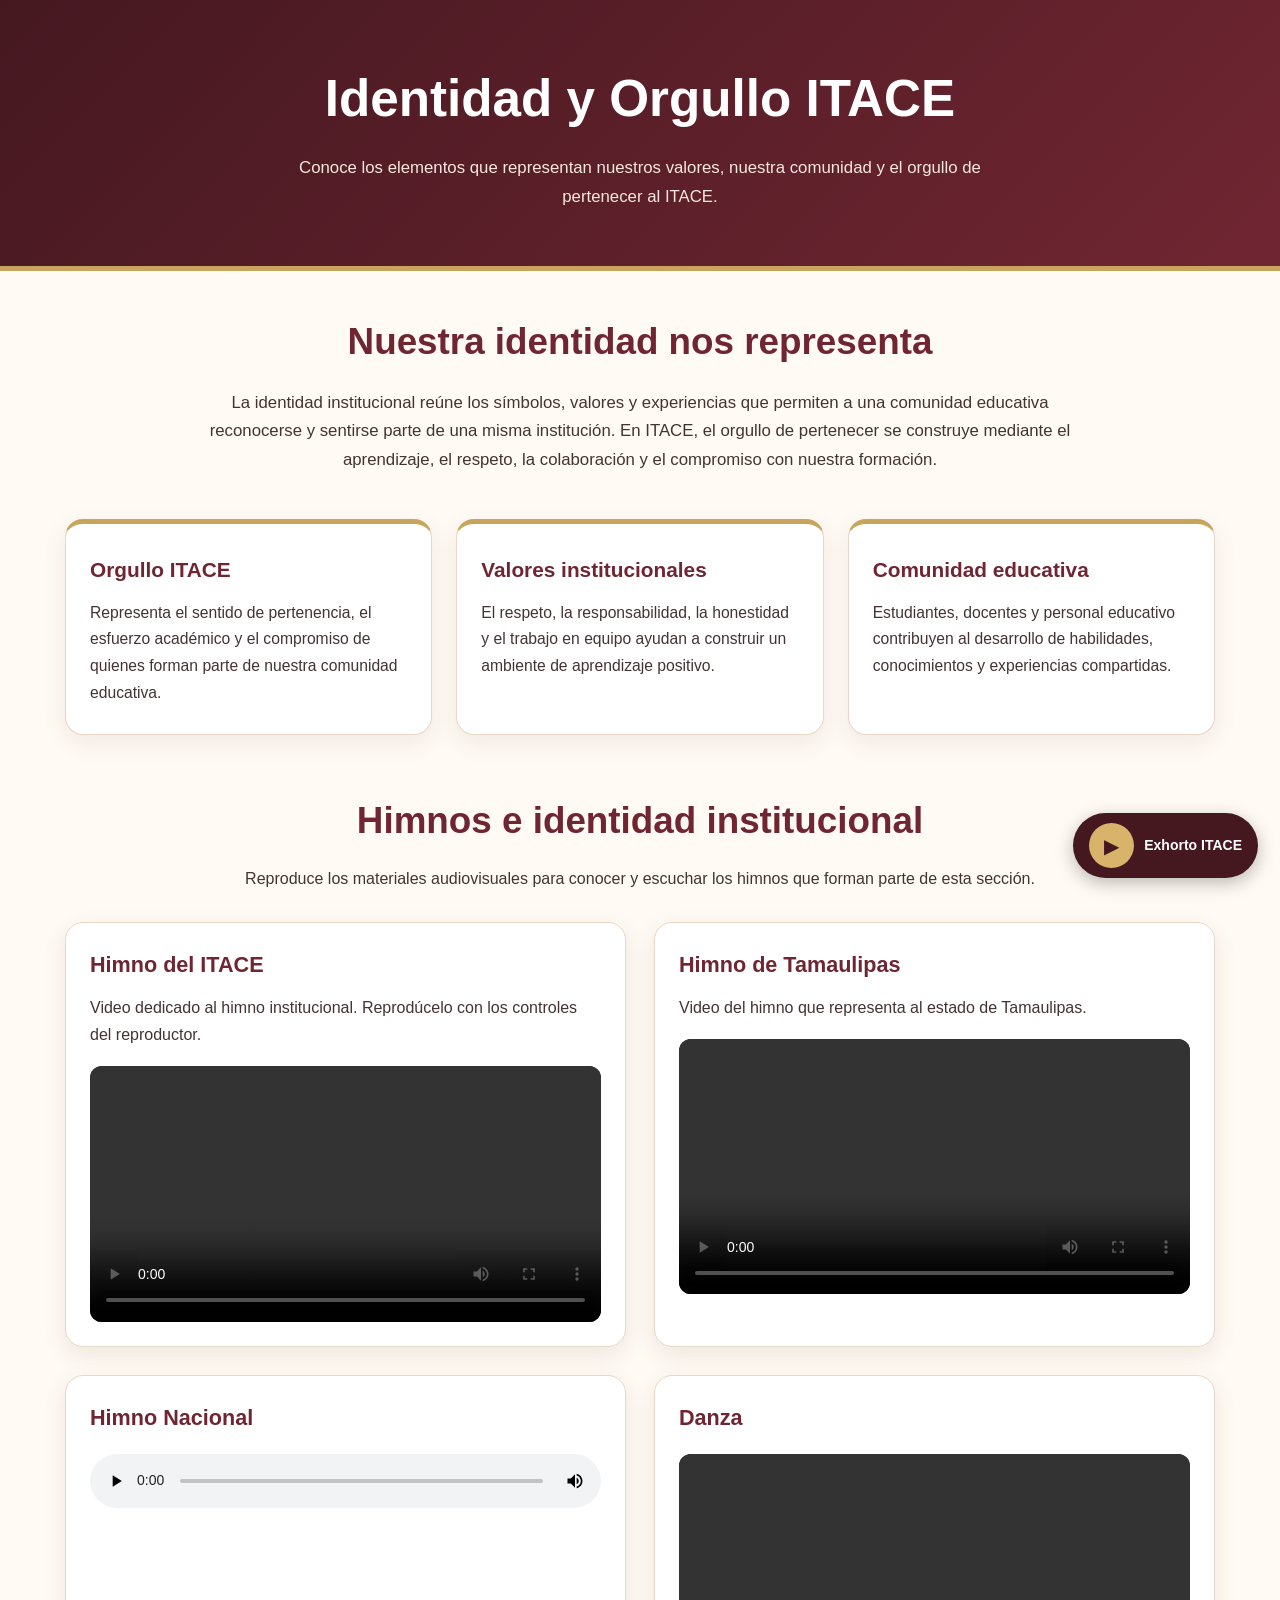
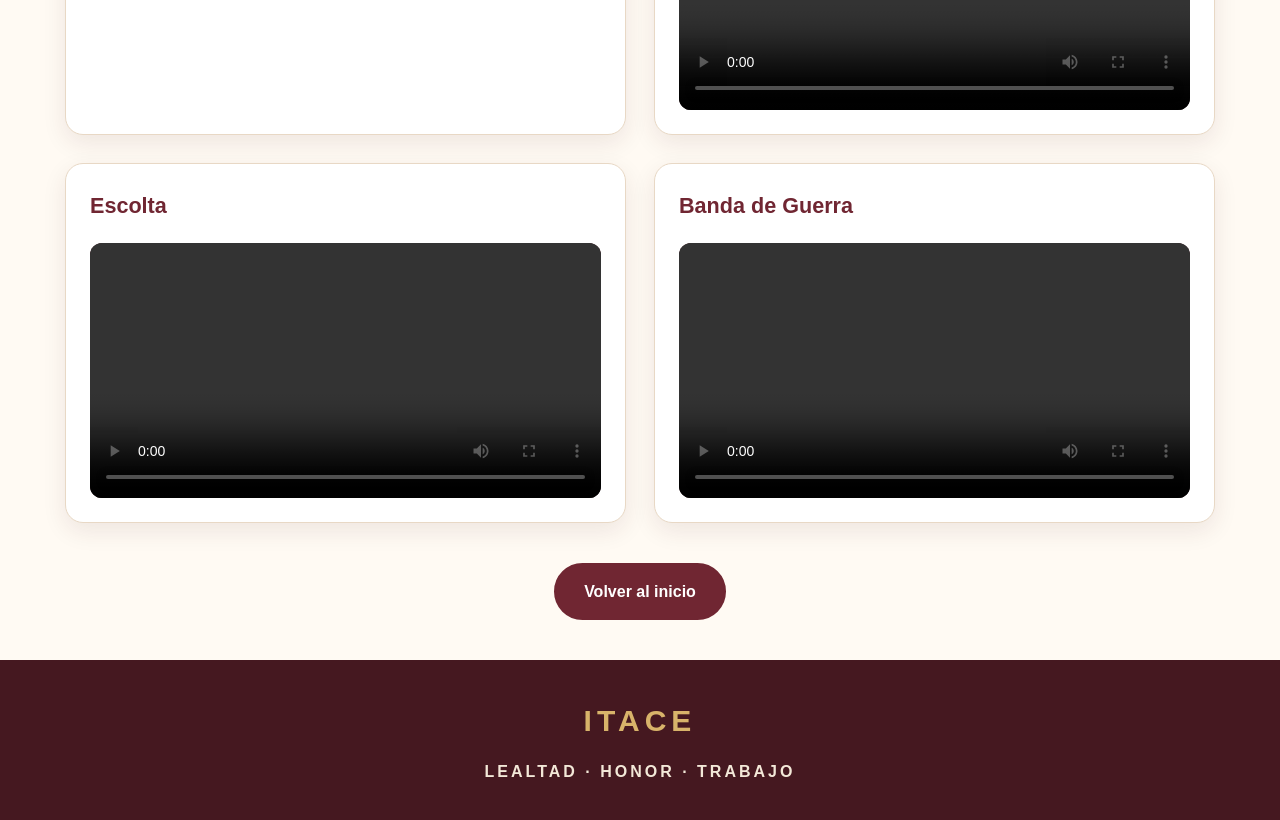
==== paginas/identidad.html @ 0ab77f7b "Primer commit: estructura y contenido del sitio ITACE" ====
<!DOCTYPE html>
<html lang="es">
<head>
    <meta charset="UTF-8">
    <meta name="viewport" content="width=device-width, initial-scale=1.0">
    <meta name="description" content="Identidad y orgullo ITACE: conoce los himnos y símbolos que representan a nuestra comunidad educativa.">
    <meta name="theme-color" content="#702632">

    <title>Identidad y Orgullo ITACE | ITACE DIGITAL 4.0</title>

    <style>
        :root {
            --vino: #702632;
            --vino-oscuro: #451820;
            --beige: #f3e8d8;
            --beige-claro: #fffaf3;
            --dorado: #c9a45c;
            --texto: #443333;
            --blanco: #ffffff;
        }

        * {
            margin: 0;
            padding: 0;
            box-sizing: border-box;
        }

        html {
            scroll-behavior: smooth;
        }

        body {
            font-family: "Segoe UI", Arial, sans-serif;
            background: var(--beige-claro);
            color: var(--texto);
            line-height: 1.7;
        }

        a {
            text-decoration: none;
        }

        /* ENCABEZADO */
        .encabezado {
            background: linear-gradient(
                135deg,
                var(--vino-oscuro),
                var(--vino)
            );
            color: var(--blanco);
            text-align: center;
            padding: 55px 20px;
            border-bottom: 5px solid var(--dorado);
        }

        .encabezado h1 {
            font-size: clamp(2rem, 5vw, 3.2rem);
            margin-bottom: 12px;
        }

        .encabezado p {
            max-width: 750px;
            margin: auto;
            color: #f6e8df;
            font-size: 1.05rem;
        }

        /* CONTENEDOR GENERAL */
        main {
            width: min(1150px, 92%);
            margin: 40px auto;
        }

        .introduccion {
            text-align: center;
            max-width: 900px;
            margin: 0 auto 45px;
        }

        .introduccion h2 {
            color: var(--vino);
            font-size: clamp(1.7rem, 4vw, 2.3rem);
            margin-bottom: 15px;
        }

        .introduccion p {
            font-size: 1.05rem;
        }

        /* TARJETAS DE IDENTIDAD */
        .identidad-grid {
            display: grid;
            grid-template-columns: repeat(3, minmax(0, 1fr));
            gap: 24px;
            margin-bottom: 55px;
        }

        .identidad-tarjeta {
            background: var(--blanco);
            padding: 28px 24px;
            border-radius: 18px;
            border: 1px solid #e8d8c5;
            border-top: 5px solid var(--dorado);
            box-shadow: 0 8px 24px rgba(69, 24, 32, 0.08);
            transition: transform 0.3s ease,
                        box-shadow 0.3s ease;
        }

        .identidad-tarjeta:hover {
            transform: translateY(-6px);
            box-shadow: 0 14px 30px rgba(69, 24, 32, 0.15);
        }

        .identidad-tarjeta h3 {
            color: var(--vino);
            font-size: 1.3rem;
            margin-bottom: 12px;
        }

        .identidad-tarjeta p {
            font-size: 0.98rem;
        }

        /* TÍTULOS */
        .titulo-seccion {
            color: var(--vino);
            font-size: clamp(1.7rem, 4vw, 2.3rem);
            text-align: center;
            margin-bottom: 12px;
        }

        .subtitulo-seccion {
            text-align: center;
            max-width: 800px;
            margin: 0 auto 30px;
        }

        /* REPRODUCTORES */
        .videos {
            display: grid;
            grid-template-columns: repeat(2, minmax(0, 1fr));
            gap: 28px;
            margin: 30px 0 40px;
        }

        .videos-tarjeta {
            background: var(--blanco);
            padding: 24px;
            border-radius: 18px;
            border: 1px solid #e8d8c5;
            box-shadow: 0 8px 25px rgba(69, 24, 32, 0.09);
            transition: transform 0.3s ease,
                        box-shadow 0.3s ease;
            min-width: 0;
        }

        .videos-tarjeta:hover {
            transform: translateY(-5px);
            box-shadow: 0 13px 30px rgba(69, 24, 32, 0.14);
        }

        .videos-tarjeta h3 {
            color: var(--vino);
            font-size: 1.35rem;
            margin-bottom: 10px;
        }

        .videos-tarjeta p {
            margin-bottom: 12px;
        }

        .videos-tarjeta video,
        .videos-tarjeta audio {
            display: block;
            width: 100%;
            max-width: 100%;
            margin-top: 18px;
            border-radius: 12px;
        }

        .videos-tarjeta video {
            background: var(--vino-oscuro);
        }

        .videos-tarjeta audio {
            accent-color: var(--vino);
        }

        /* BOTÓN */
        .boton-regreso {
            display: block;
            width: fit-content;
            max-width: 100%;
            margin: 35px auto 15px;
            padding: 13px 28px;
            background: var(--vino);
            color: var(--blanco);
            font-weight: 700;
            text-align: center;
            border-radius: 30px;
            border: 2px solid var(--vino);
            transition: background 0.3s ease,
                        color 0.3s ease,
                        transform 0.3s ease;
        }

        .boton-regreso:hover {
            background: var(--beige-claro);
            color: var(--vino);
            transform: translateY(-3px);
        }

        a:focus-visible,
        video:focus-visible,
        audio:focus-visible {
            outline: 3px solid var(--dorado);
            outline-offset: 4px;
        }

       /* PIE DE PÁGINA */
.pie-identidad {
    background: #451820;
    color: #f3e8d8;
    text-align: center;
    padding: 35px 15px;
}

.pie-identidad h2 {
    font-size: 30px;
    letter-spacing: 5px;
    color: #d8b36a;
}

.pie-identidad p {
    margin-top: 12px;
    font-weight: bold;
    letter-spacing: 3px;
}

/* AUDIO FLOTANTE */
.audio-flotante {
    position: fixed;
    right: 22px;
    bottom: 22px;
    z-index: 9999;
    display: flex;
    align-items: center;
    gap: 10px;
    background: #451820;
    color: #fff;
    padding: 10px 16px;
    border-radius: 40px;
    box-shadow: 0 5px 18px #0004;
}

.audio-flotante button {
    width: 45px;
    height: 45px;
    border: none;
    border-radius: 50%;
    background: #d8b36a;
    color: #451820;
    font-size: 20px;
    cursor: pointer;
}

.audio-flotante button:hover {
    transform: scale(1.08);
}

.audio-flotante span {
    font-weight: bold;
    font-size: 14px;
}

@media (max-width: 600px) {
    .audio-flotante {
        right: 12px;
        bottom: 15px;
    }
}

        /* MOVIMIENTO REDUCIDO */
        @media (prefers-reduced-motion: reduce) {
            html {
                scroll-behavior: auto;
            }

            *,
            *::before,
            *::after {
                transition-duration: 0.01ms !important;
                animation-duration: 0.01ms !important;
            }
        }
    </style>
</head>

<body>

    <!-- ENCABEZADO -->
    <header class="encabezado">
        <h1>Identidad y Orgullo ITACE</h1>

        <p>
            Conoce los elementos que representan nuestros valores,
            nuestra comunidad y el orgullo de pertenecer al ITACE.
        </p>
    </header>

    <main>

        <!-- INTRODUCCIÓN -->
        <section class="introduccion">
            <h2>Nuestra identidad nos representa</h2>

            <p>
                La identidad institucional reúne los símbolos, valores
                y experiencias que permiten a una comunidad educativa
                reconocerse y sentirse parte de una misma institución.
                En ITACE, el orgullo de pertenecer se construye mediante
                el aprendizaje, el respeto, la colaboración y el
                compromiso con nuestra formación.
            </p>
        </section>

        <!-- TARJETAS DE IDENTIDAD -->
        <section class="identidad-grid"
                 aria-label="Elementos de identidad institucional">

            <article class="identidad-tarjeta">
                <h3>Orgullo ITACE</h3>
                <p>
                    Representa el sentido de pertenencia, el esfuerzo
                    académico y el compromiso de quienes forman parte
                    de nuestra comunidad educativa.
                </p>
            </article>

            <article class="identidad-tarjeta">
                <h3>Valores institucionales</h3>
                <p>
                    El respeto, la responsabilidad, la honestidad
                    y el trabajo en equipo ayudan a construir un
                    ambiente de aprendizaje positivo.
                </p>
            </article>

            <article class="identidad-tarjeta">
                <h3>Comunidad educativa</h3>
                <p>
                    Estudiantes, docentes y personal educativo
                    contribuyen al desarrollo de habilidades,
                    conocimientos y experiencias compartidas.
                </p>
            </article>

        </section>

        <!-- HIMNOS -->
        <section aria-labelledby="titulo-himnos">

            <h2 class="titulo-seccion" id="titulo-himnos">
                Himnos e identidad institucional
            </h2>

            <p class="subtitulo-seccion">
                Reproduce los materiales audiovisuales para conocer
                y escuchar los himnos que forman parte de esta sección.
            </p>

            <div class="videos">

                <!-- VIDEO 1 -->
                <article class="videos-tarjeta">
                    <h3>Himno del ITACE</h3>

                    <p>
                        Video dedicado al himno institucional.
                        Reprodúcelo con los controles del reproductor.
                    </p>

                    <video controls
                           preload="metadata"
                           playsinline
                           aria-label="Himno del ITACE">

                        <source
                            src="../videos/Himno ITACE.mp4"
                            type="video/mp4">

                        Tu navegador no puede reproducir este video.
                        Comprueba que el archivo exista en la carpeta videos.
                    </video>
                </article>

                <!-- VIDEO 2 -->
                <article class="videos-tarjeta">
                    <h3>Himno de Tamaulipas</h3>

                    <p>
                        Video del himno que representa al estado
                        de Tamaulipas.
                    </p>

                    <video controls
                           preload="metadata"
                           playsinline
                           aria-label="Himno de Tamaulipas">

                        <source
                            src="../videos/Himno de Tamaulipas.mp4"
                            type="video/mp4">

                        Tu navegador no puede reproducir este video.
                        Comprueba que el archivo exista en la carpeta videos.
                    </video>
                </article>

              <article class="videos-tarjeta">
                  <h3>Himno Nacional</h3>

                 <audio controls preload="metadata">
                 <source src="../audios/Himno Nacional.ogg" type="audio/ogg">
                   Tu navegador no puede reproducir este audio.
                     </audio>
                </article>
                <article class="videos-tarjeta">
                  <h3>Danza</h3>

                 <video controls preload="metadata">
                 <source src="../videos/Danza.mp4" type="video/mp4">
                   Tu navegador no puede reproducir este audio.
                 </video>
                </article>
                <article class="videos-tarjeta">
                  <h3>Escolta</h3>

                 <video controls preload="metadata">
                 <source src="../videos/Escolta.mp4" type="video/mp4">
                   Tu navegador no puede reproducir este audio.
                 </video>
                </article>
                <article class="videos-tarjeta">
                  <h3>Banda de Guerra</h3>

                 <video controls preload="metadata">
                 <source src="../videos/Banda de guerra.mp4" type="video/mp4">
                   Tu navegador no puede reproducir este audio.
                 </video>
                </article>
            </div>
        </section>

        <!-- REGRESAR AL INICIO -->
        <a href="../index.html" class="boton-regreso">
            Volver al inicio
        </a>

    </main>

    <!-- PIE DE PÁGINA -->
    <footer class="pie-identidad">
    <h2>ITACE</h2>
    <p>LEALTAD · HONOR · TRABAJO</p>
</footer>

<!-- BOTÓN FLOTANTE DEL EXHORTO -->
<div class="audio-flotante">
    <button id="botonExhorto" aria-label="Reproducir exhorto">
        ▶
    </button>
    <span>Exhorto ITACE</span>

    <audio id="audioExhorto" preload="none">
        <source src="../audios/Exhorto.ogg" type="audio/ogg">
        Tu navegador no puede reproducir este audio.
    </audio>
</div>

<script>
const boton = document.getElementById("botonExhorto");
const audio = document.getElementById("audioExhorto");

boton.addEventListener("click", () => {
    if (audio.paused) {
        audio.play();
    } else {
        audio.pause();
    }
});

audio.addEventListener("play", () => {
    boton.textContent = "Ⅱ";
});

audio.addEventListener("pause", () => {
    boton.textContent = "▶";
});

audio.addEventListener("ended", () => {
    boton.textContent = "▶";
});
// PAUSAR LOS DEMÁS VIDEOS AL REPRODUCIR UNO

const videos = document.querySelectorAll(".videos-tarjeta video");

videos.forEach((video) => {
    video.addEventListener("play", () => {

        videos.forEach((otroVideo) => {
            if (otroVideo !== video) {
                otroVideo.pause();
            }
        });

    });
});
</script>
</body>
</html>
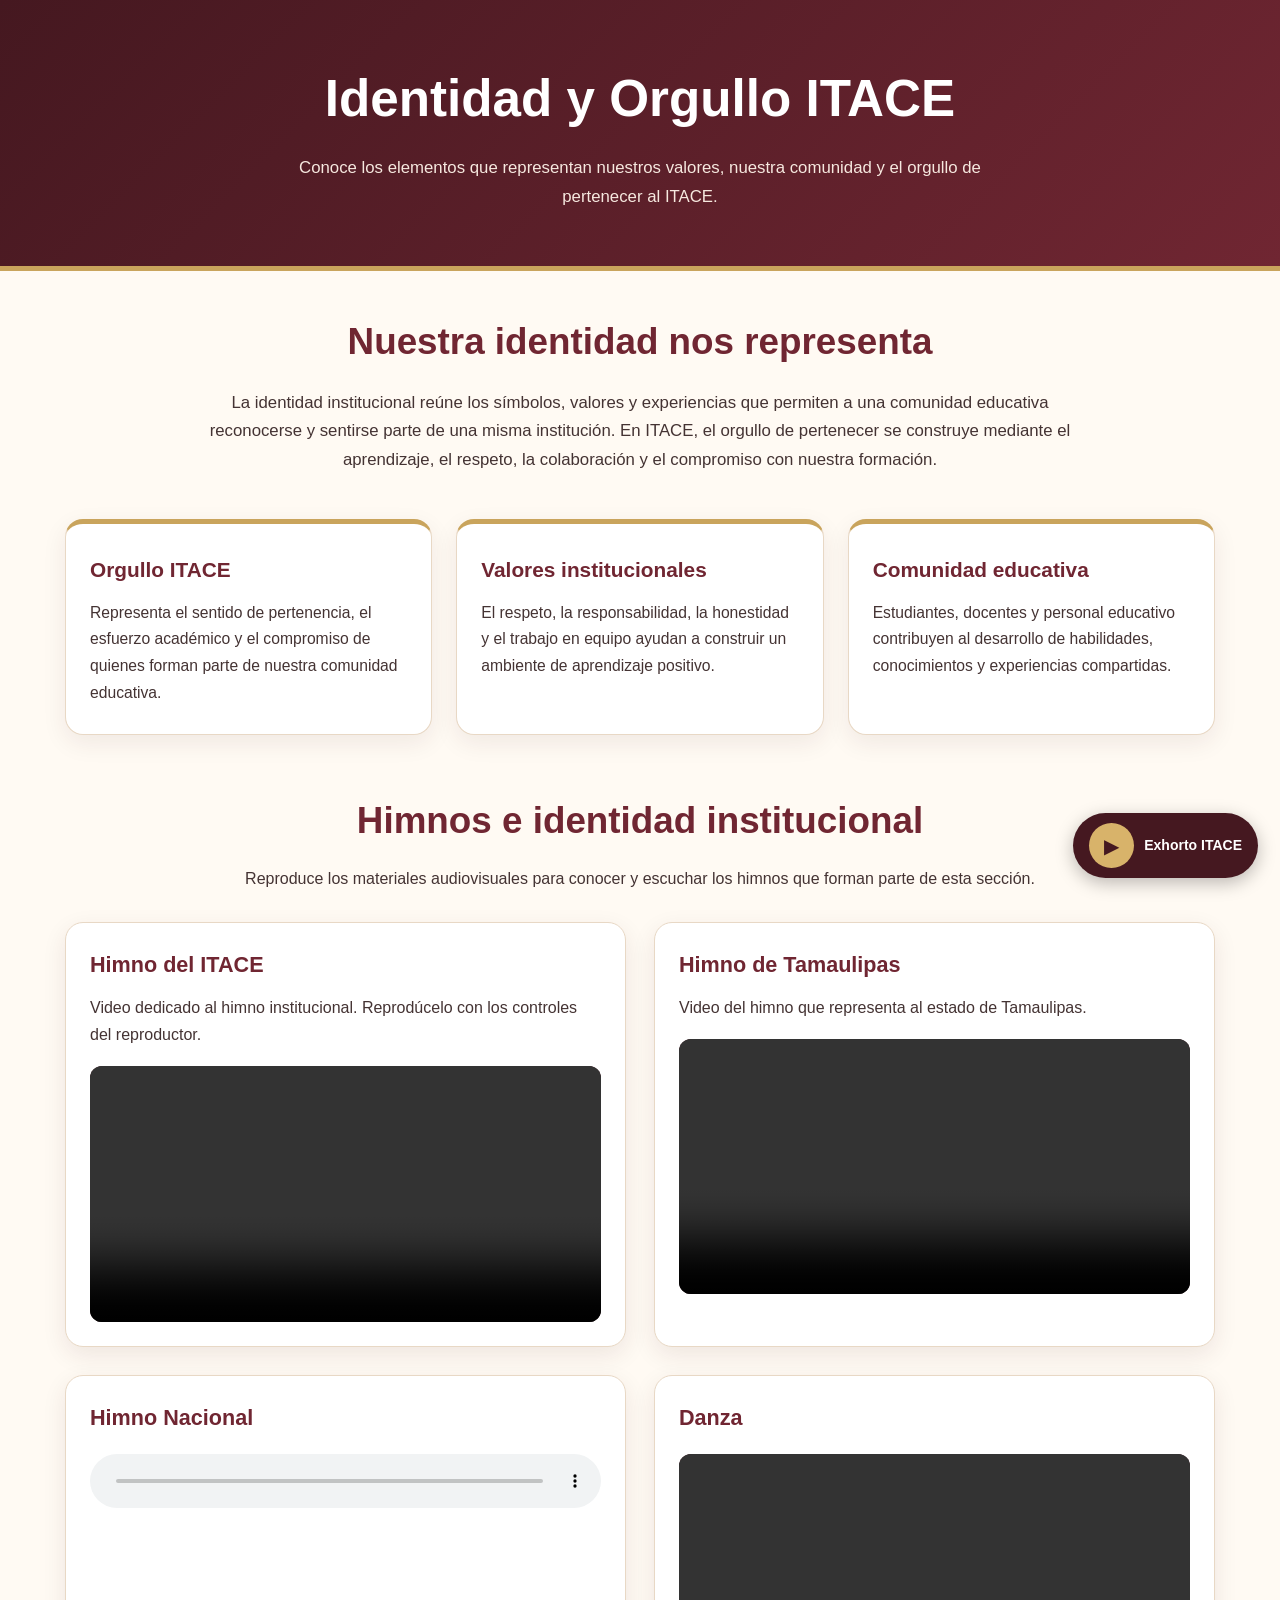
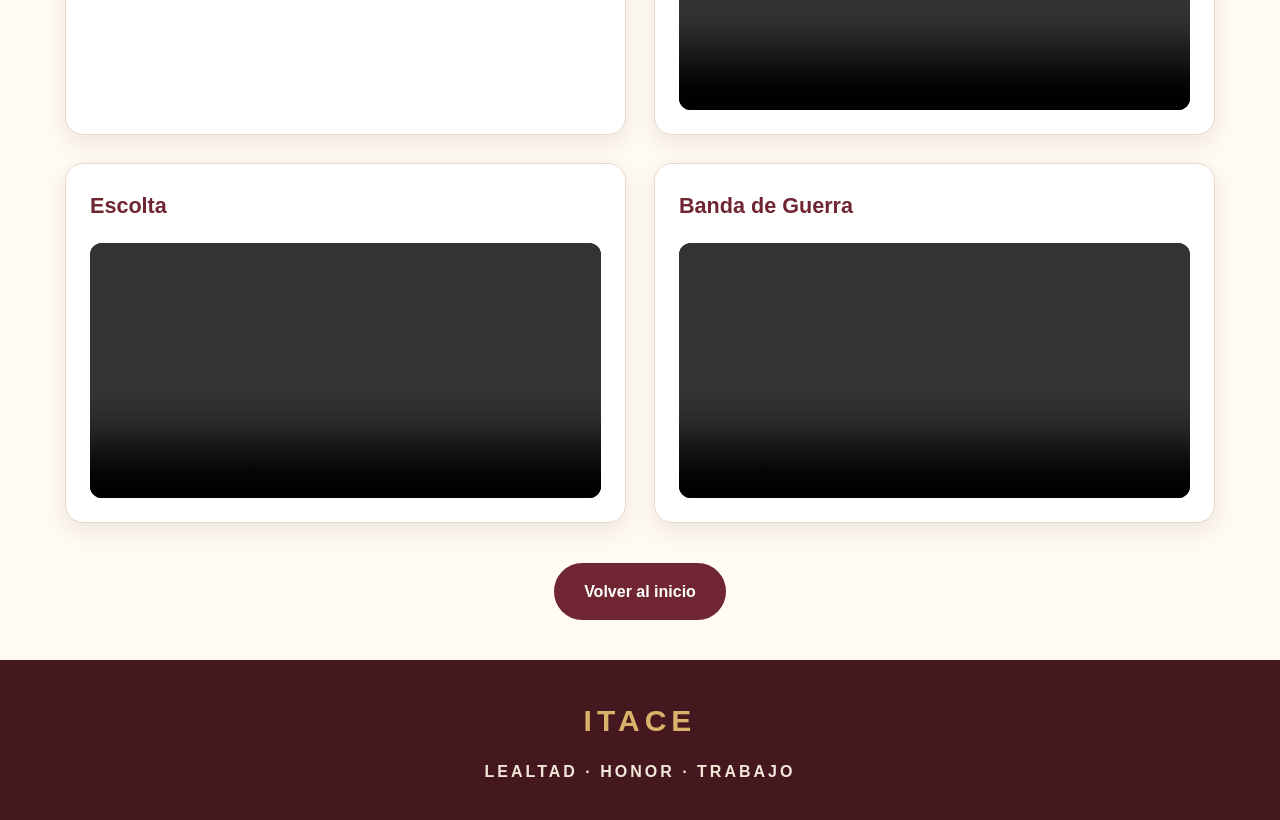
==== commit b3004517: "Mejorar diseño responsive y limpiar archivos" ====
--- a/paginas/identidad.html
+++ b/paginas/identidad.html
@@ -293,6 +293,126 @@
                 animation-duration: 0.01ms !important;
             }
         }
+        /* =================================
+   DISEÑO RESPONSIVE PARA CELULARES
+================================= */
+
+@media (max-width: 900px) {
+
+    .identidad-grid {
+        grid-template-columns: repeat(2, minmax(0, 1fr));
+    }
+
+    .videos {
+        grid-template-columns: repeat(2, minmax(0, 1fr));
+    }
+
+}
+
+@media (max-width: 600px) {
+
+    body {
+        font-size: 15px;
+    }
+
+    .encabezado {
+        padding: 38px 18px;
+    }
+
+    .encabezado h1 {
+        font-size: 2rem;
+        line-height: 1.25;
+    }
+
+    .encabezado p {
+        font-size: 0.95rem;
+    }
+
+    main {
+        width: 92%;
+        margin: 28px auto;
+    }
+
+    .introduccion {
+        margin-bottom: 30px;
+    }
+
+    .introduccion p {
+        font-size: 0.95rem;
+        text-align: justify;
+    }
+
+    .identidad-grid {
+        grid-template-columns: 1fr;
+        gap: 17px;
+        margin-bottom: 40px;
+    }
+
+    .identidad-tarjeta {
+        padding: 23px 20px;
+    }
+
+    .videos {
+        grid-template-columns: 1fr;
+        gap: 20px;
+        margin: 25px 0 35px;
+    }
+
+    .videos-tarjeta {
+        padding: 19px;
+        border-radius: 15px;
+    }
+
+    .videos-tarjeta h3 {
+        font-size: 1.2rem;
+    }
+
+    .videos-tarjeta video {
+        width: 100%;
+        height: auto;
+        aspect-ratio: 16 / 9;
+    }
+
+    .videos-tarjeta audio {
+        width: 100%;
+    }
+
+    .boton-regreso {
+        width: 100%;
+        padding: 13px 15px;
+    }
+
+    .pie-identidad {
+        padding: 28px 12px;
+    }
+
+    .pie-identidad h2 {
+        font-size: 25px;
+        letter-spacing: 4px;
+    }
+
+    .pie-identidad p {
+        font-size: 12px;
+        letter-spacing: 2px;
+    }
+
+    .audio-flotante {
+        right: 12px;
+        bottom: 12px;
+        padding: 7px 12px;
+        gap: 8px;
+    }
+
+    .audio-flotante button {
+        width: 40px;
+        height: 40px;
+    }
+
+    .audio-flotante span {
+        font-size: 12px;
+    }
+
+}
     </style>
 </head>
 
